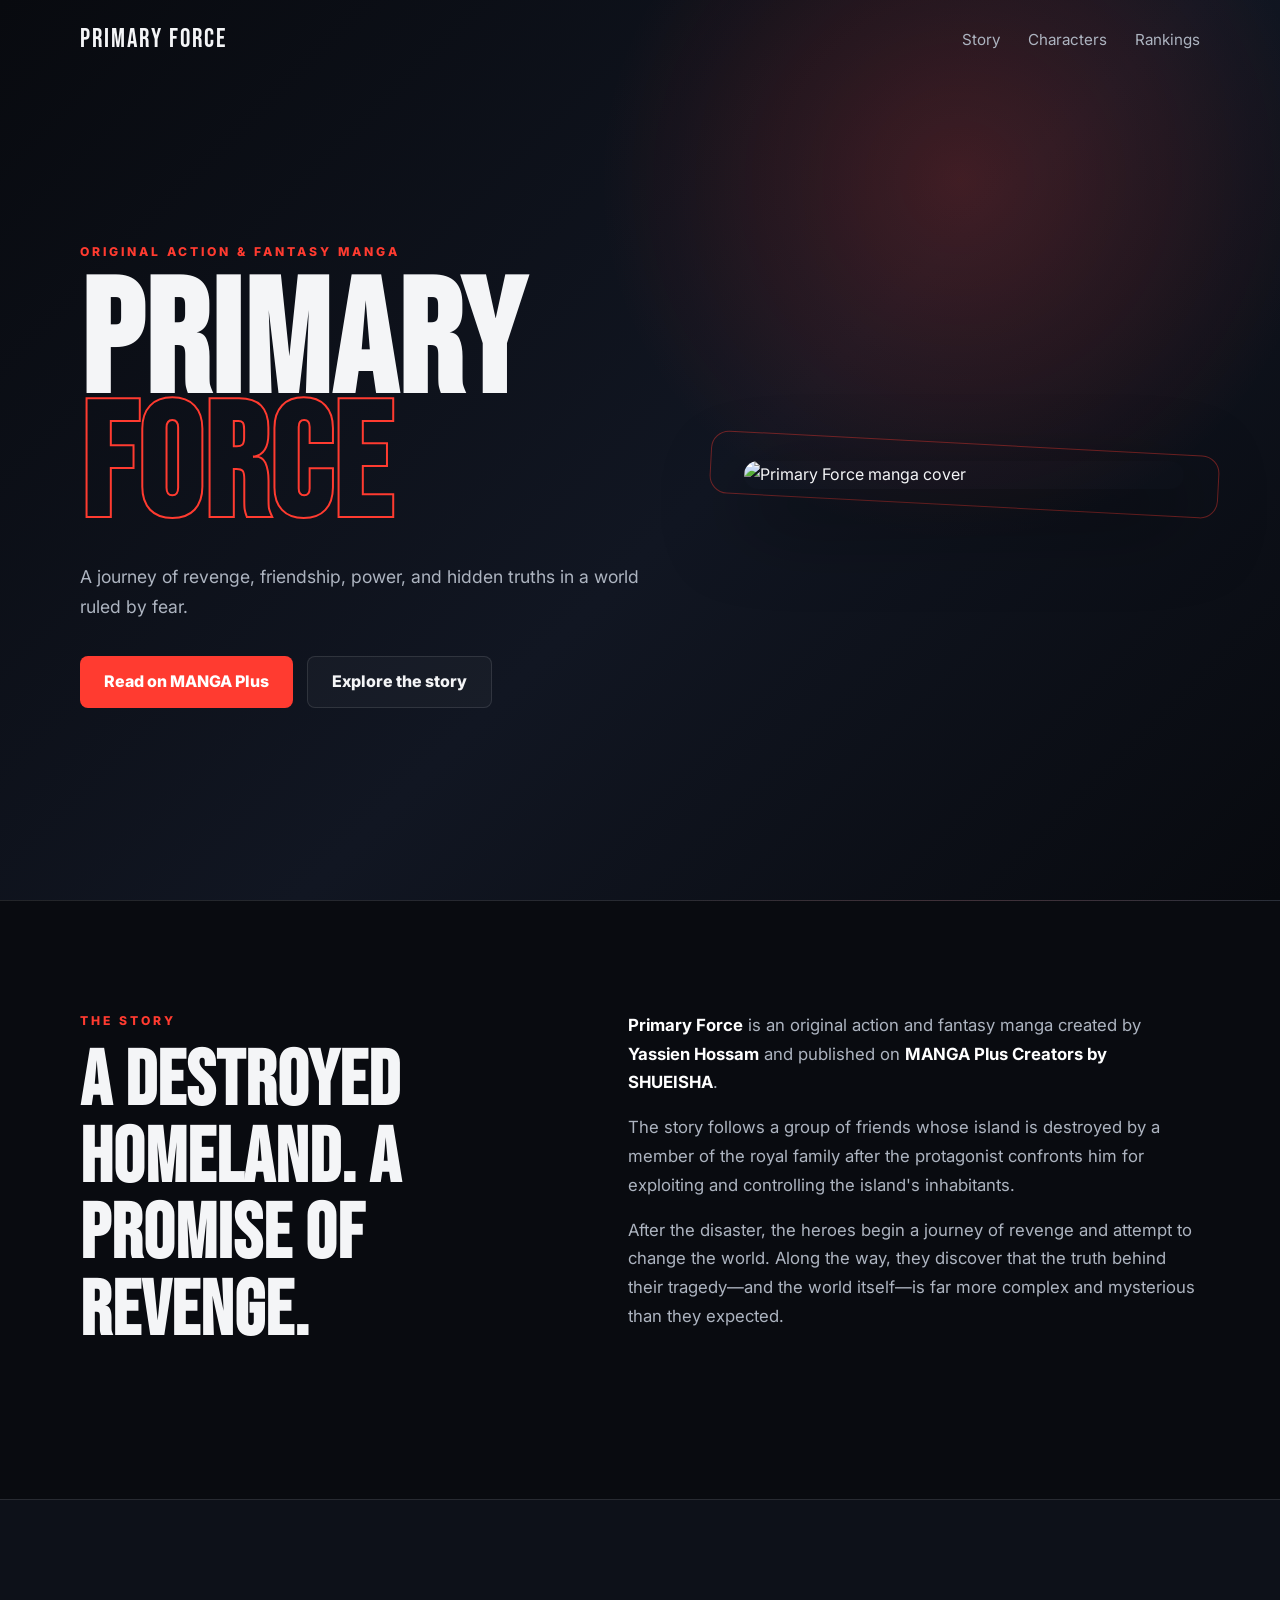
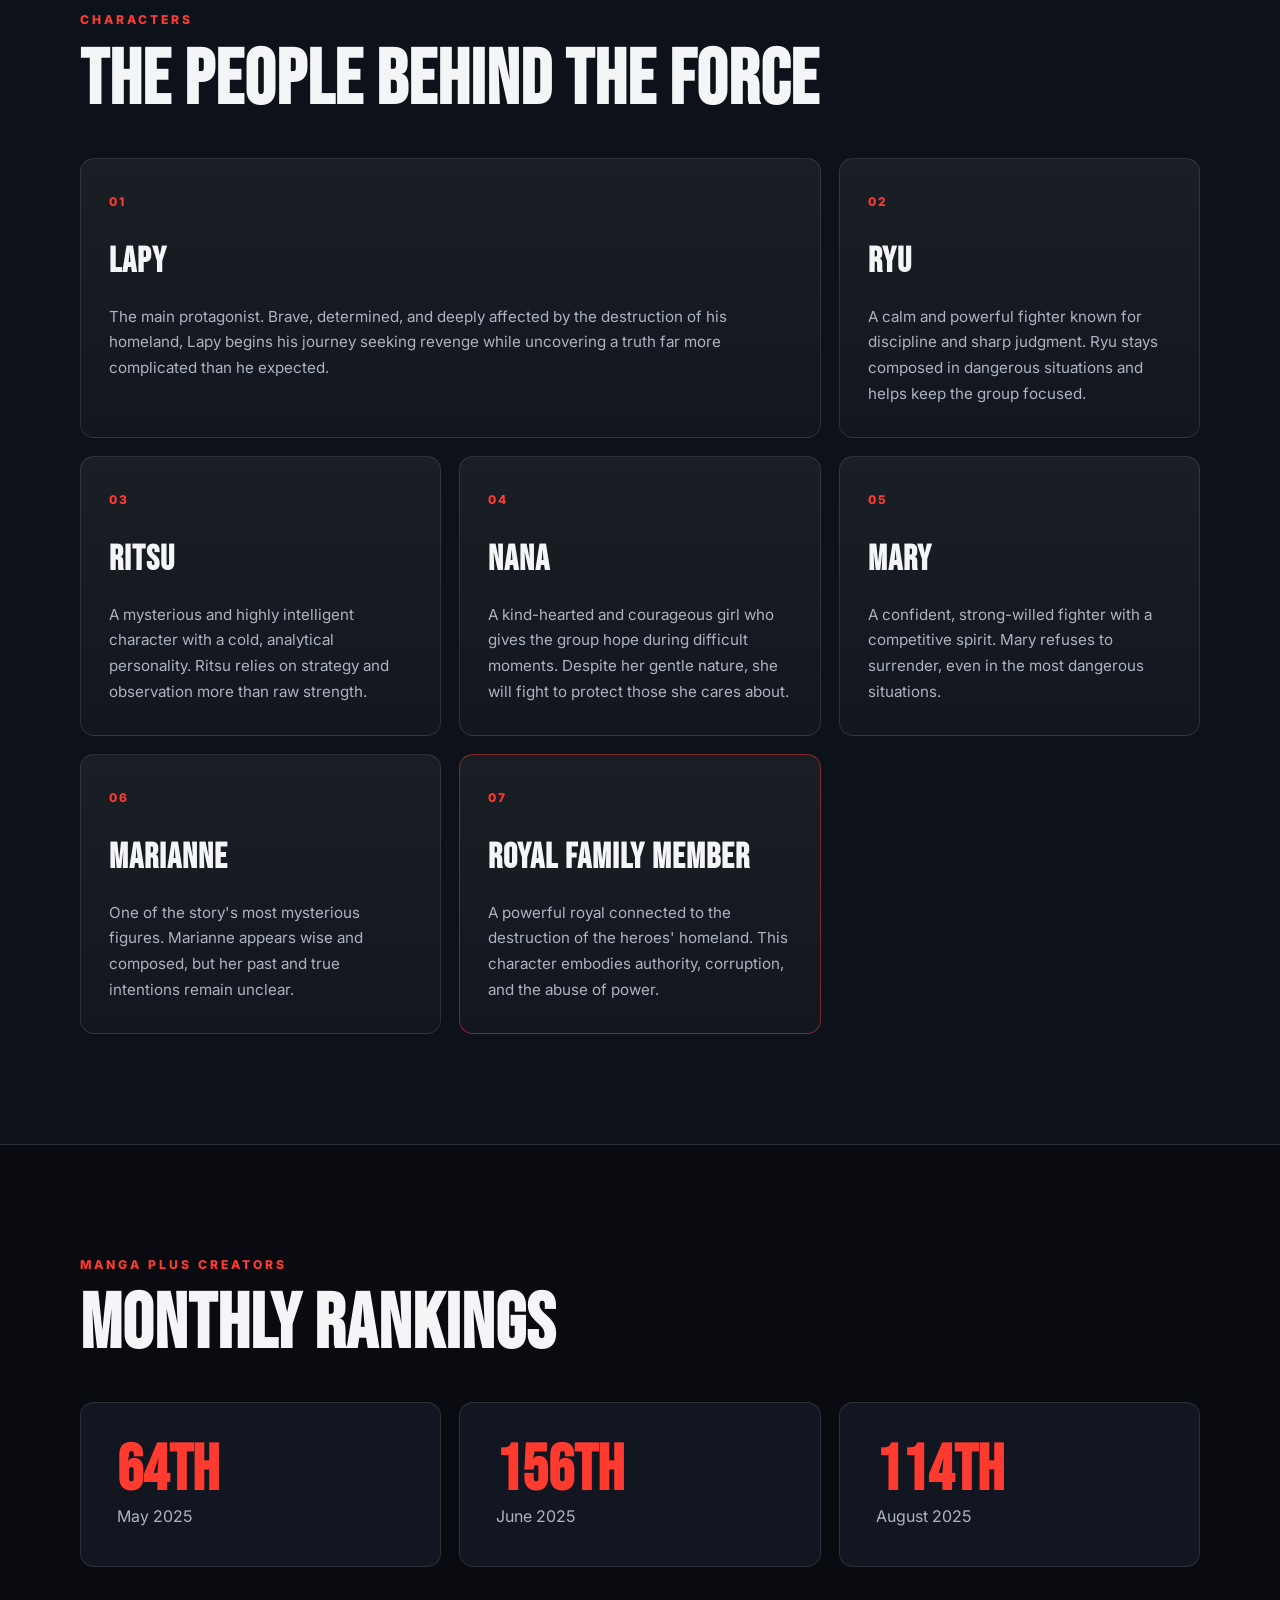
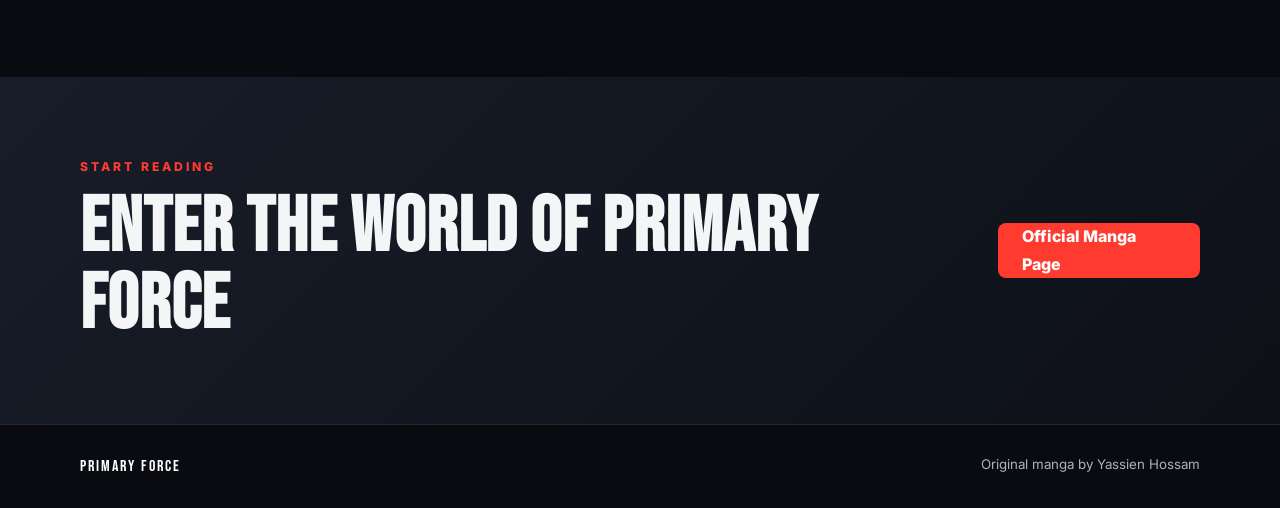
==== index.html @ fb76a871 "Add files via upload" ====
<!DOCTYPE html>
<html lang="en">
<head>
  <meta charset="UTF-8" />
  <meta name="viewport" content="width=device-width, initial-scale=1.0" />
  <title>Primary Force Manga — Story, Characters & Where to Read</title>
  <meta name="description" content="Discover Primary Force, an original action-fantasy manga by Yassien Hossam, published on MANGA Plus Creators by SHUEISHA. Explore its story, characters, rankings, and official reading link." />
  <meta name="keywords" content="Primary Force, Primary Force manga, Yassien Hossam, MANGA Plus Creators, SHUEISHA, action manga, fantasy manga" />
  <meta name="author" content="Primary Force" />
  <meta property="og:title" content="Primary Force Manga" />
  <meta property="og:description" content="An original action-fantasy manga by Yassien Hossam." />
  <meta property="og:type" content="website" />
  <meta property="og:image" content="primary-force-cover.jpg" />
  <meta name="twitter:card" content="summary_large_image" />
  <link rel="icon" href="primary-force-cover.jpg" />
  <link rel="stylesheet" href="styles.css" />
  <script type="application/ld+json">
  {
    "@context": "https://schema.org",
    "@type": "CreativeWorkSeries",
    "name": "Primary Force",
    "alternateName": "Primary Force Manga",
    "genre": ["Action", "Fantasy"],
    "creator": {
      "@type": "Person",
      "name": "Yassien Hossam"
    },
    "publisher": {
      "@type": "Organization",
      "name": "MANGA Plus Creators by SHUEISHA"
    },
    "description": "An original action-fantasy manga about a group of friends whose island is destroyed by a member of the royal family."
  }
  </script>
</head>
<body>
  <header class="hero">
    <nav class="nav container">
      <a class="brand" href="#top">PRIMARY FORCE</a>
      <div class="nav-links">
        <a href="#story">Story</a>
        <a href="#characters">Characters</a>
        <a href="#rankings">Rankings</a>
      </div>
    </nav>

    <div class="hero-grid container" id="top">
      <div class="hero-copy">
        <p class="eyebrow">ORIGINAL ACTION & FANTASY MANGA</p>
        <h1>PRIMARY<br><span>FORCE</span></h1>
        <p class="lead">
          A journey of revenge, friendship, power, and hidden truths in a world ruled by fear.
        </p>
        <div class="actions">
          <a class="btn primary" href="https://mangaplus-creators.jp/titles/s72505021355022760026965448" target="_blank" rel="noopener noreferrer">Read on MANGA Plus</a>
          <a class="btn secondary" href="#story">Explore the story</a>
        </div>
      </div>
      <div class="cover-wrap">
        <img src="primary-force-cover.jpg" alt="Primary Force manga cover" class="cover" />
      </div>
    </div>
  </header>

  <main>
    <section class="section container intro" id="story">
      <div>
        <p class="section-kicker">THE STORY</p>
        <h2>A destroyed homeland. A promise of revenge.</h2>
      </div>
      <div class="story-text">
        <p>
          <strong>Primary Force</strong> is an original action and fantasy manga created by
          <strong>Yassien Hossam</strong> and published on
          <strong>MANGA Plus Creators by SHUEISHA</strong>.
        </p>
        <p>
          The story follows a group of friends whose island is destroyed by a member of the
          royal family after the protagonist confronts him for exploiting and controlling the
          island's inhabitants.
        </p>
        <p>
          After the disaster, the heroes begin a journey of revenge and attempt to change the
          world. Along the way, they discover that the truth behind their tragedy—and the world
          itself—is far more complex and mysterious than they expected.
        </p>
      </div>
    </section>

    <section class="section dark" id="characters">
      <div class="container">
        <p class="section-kicker">CHARACTERS</p>
        <h2>The people behind the force</h2>

        <div class="character-grid">
          <article class="card featured">
            <span class="number">01</span>
            <h3>Lapy</h3>
            <p>The main protagonist. Brave, determined, and deeply affected by the destruction of his homeland, Lapy begins his journey seeking revenge while uncovering a truth far more complicated than he expected.</p>
          </article>

          <article class="card">
            <span class="number">02</span>
            <h3>Ryu</h3>
            <p>A calm and powerful fighter known for discipline and sharp judgment. Ryu stays composed in dangerous situations and helps keep the group focused.</p>
          </article>

          <article class="card">
            <span class="number">03</span>
            <h3>Ritsu</h3>
            <p>A mysterious and highly intelligent character with a cold, analytical personality. Ritsu relies on strategy and observation more than raw strength.</p>
          </article>

          <article class="card">
            <span class="number">04</span>
            <h3>Nana</h3>
            <p>A kind-hearted and courageous girl who gives the group hope during difficult moments. Despite her gentle nature, she will fight to protect those she cares about.</p>
          </article>

          <article class="card">
            <span class="number">05</span>
            <h3>Mary</h3>
            <p>A confident, strong-willed fighter with a competitive spirit. Mary refuses to surrender, even in the most dangerous situations.</p>
          </article>

          <article class="card">
            <span class="number">06</span>
            <h3>Marianne</h3>
            <p>One of the story's most mysterious figures. Marianne appears wise and composed, but her past and true intentions remain unclear.</p>
          </article>

          <article class="card villain">
            <span class="number">07</span>
            <h3>Royal Family Member</h3>
            <p>A powerful royal connected to the destruction of the heroes' homeland. This character embodies authority, corruption, and the abuse of power.</p>
          </article>
        </div>
      </div>
    </section>

    <section class="section container" id="rankings">
      <p class="section-kicker">MANGA PLUS CREATORS</p>
      <h2>Monthly rankings</h2>
      <div class="ranking-grid">
        <div class="ranking"><strong>64th</strong><span>May 2025</span></div>
        <div class="ranking"><strong>156th</strong><span>June 2025</span></div>
        <div class="ranking"><strong>114th</strong><span>August 2025</span></div>
      </div>
    </section>

    <section class="cta">
      <div class="container cta-inner">
        <div>
          <p class="section-kicker">START READING</p>
          <h2>Enter the world of Primary Force</h2>
        </div>
        <a class="btn primary" href="https://mangaplus-creators.jp/titles/s72505021355022760026965448" target="_blank" rel="noopener noreferrer">Official Manga Page</a>
      </div>
    </section>
  </main>

  <footer>
    <div class="container footer-inner">
      <span>PRIMARY FORCE</span>
      <small>Original manga by Yassien Hossam</small>
    </div>
  </footer>
</body>
</html>
---- styles.css ----
@import url('https://fonts.googleapis.com/css2?family=Bebas+Neue&family=Inter:wght@400;500;600;700;800&display=swap');

:root {
  --bg: #090b10;
  --panel: #121620;
  --text: #f4f5f7;
  --muted: #adb4c0;
  --accent: #ff3b30;
  --line: rgba(255,255,255,.11);
  --white: #ffffff;
}

* { box-sizing: border-box; }
html { scroll-behavior: smooth; }
body {
  margin: 0;
  background: var(--bg);
  color: var(--text);
  font-family: Inter, Arial, sans-serif;
  line-height: 1.7;
}
a { color: inherit; text-decoration: none; }
img { max-width: 100%; display: block; }
.container { width: min(1120px, calc(100% - 38px)); margin: 0 auto; }

.hero {
  min-height: 100vh;
  background:
    radial-gradient(circle at 75% 20%, rgba(255,59,48,.20), transparent 30%),
    linear-gradient(135deg, #080a0f 0%, #111622 55%, #080a0f 100%);
  border-bottom: 1px solid var(--line);
}
.nav {
  height: 80px;
  display: flex;
  align-items: center;
  justify-content: space-between;
}
.brand {
  font-family: "Bebas Neue", sans-serif;
  letter-spacing: 2px;
  font-size: 1.6rem;
}
.nav-links { display: flex; gap: 28px; color: var(--muted); font-size: .95rem; }
.nav-links a:hover { color: var(--white); }

.hero-grid {
  min-height: calc(100vh - 80px);
  display: grid;
  grid-template-columns: 1.1fr .9fr;
  align-items: center;
  gap: 70px;
  padding: 55px 0 85px;
}
.eyebrow, .section-kicker {
  color: var(--accent);
  font-size: .76rem;
  letter-spacing: 3px;
  font-weight: 800;
}
h1, h2, h3, p { margin-top: 0; }
h1 {
  font-family: "Bebas Neue", sans-serif;
  font-size: clamp(5rem, 13vw, 10rem);
  line-height: .78;
  letter-spacing: 2px;
  margin: 20px 0 30px;
}
h1 span { color: transparent; -webkit-text-stroke: 2px var(--accent); }
.lead { color: var(--muted); font-size: 1.1rem; max-width: 570px; }
.actions { display: flex; flex-wrap: wrap; gap: 14px; margin-top: 34px; }
.btn {
  display: inline-flex;
  align-items: center;
  justify-content: center;
  min-height: 52px;
  padding: 0 24px;
  border-radius: 8px;
  font-weight: 800;
  transition: .2s ease;
}
.btn:hover { transform: translateY(-2px); }
.btn.primary { background: var(--accent); color: white; }
.btn.secondary { border: 1px solid var(--line); background: rgba(255,255,255,.03); }

.cover-wrap { position: relative; }
.cover-wrap::before {
  content: "";
  position: absolute;
  inset: -18px;
  border: 1px solid rgba(255,59,48,.4);
  border-radius: 18px;
  transform: rotate(3deg);
}
.cover {
  width: min(100%, 440px);
  margin: 0 auto;
  border-radius: 14px;
  position: relative;
  box-shadow: 0 28px 80px rgba(0,0,0,.55);
}

.section { padding: 110px 0; }
.intro {
  display: grid;
  grid-template-columns: .9fr 1.1fr;
  gap: 80px;
  align-items: start;
}
h2 {
  font-family: "Bebas Neue", sans-serif;
  letter-spacing: 1px;
  font-size: clamp(2.8rem, 6vw, 5.2rem);
  line-height: 1;
  margin-bottom: 38px;
}
.story-text { color: var(--muted); font-size: 1.05rem; }
.story-text strong { color: var(--white); }

.dark { background: #0d1119; border-block: 1px solid var(--line); }
.character-grid {
  display: grid;
  grid-template-columns: repeat(3, 1fr);
  gap: 18px;
}
.card {
  min-height: 280px;
  padding: 28px;
  background: linear-gradient(180deg, rgba(255,255,255,.055), rgba(255,255,255,.025));
  border: 1px solid var(--line);
  border-radius: 14px;
}
.card.featured { grid-column: span 2; }
.card.villain { border-color: rgba(255,59,48,.45); }
.number { color: var(--accent); font-size: .75rem; font-weight: 800; letter-spacing: 2px; }
.card h3 {
  font-family: "Bebas Neue", sans-serif;
  font-size: 2.2rem;
  letter-spacing: 1px;
  margin: 18px 0 12px;
}
.card p { color: var(--muted); margin-bottom: 0; font-size: .95rem; }

.ranking-grid { display: grid; grid-template-columns: repeat(3, 1fr); gap: 18px; }
.ranking {
  padding: 36px;
  border-radius: 14px;
  border: 1px solid var(--line);
  background: var(--panel);
}
.ranking strong {
  display: block;
  font-family: "Bebas Neue", sans-serif;
  color: var(--accent);
  font-size: 4rem;
  line-height: 1;
}
.ranking span { color: var(--muted); }

.cta { padding: 80px 0; background: linear-gradient(135deg, #171d29, #0d1017); }
.cta-inner { display: flex; align-items: center; justify-content: space-between; gap: 30px; }
.cta h2 { margin-bottom: 0; }

footer { border-top: 1px solid var(--line); padding: 28px 0; }
.footer-inner { display: flex; justify-content: space-between; gap: 20px; color: var(--muted); }
.footer-inner span { font-family: "Bebas Neue", sans-serif; color: white; letter-spacing: 2px; }

@media (max-width: 820px) {
  .nav-links { display: none; }
  .hero-grid, .intro { grid-template-columns: 1fr; }
  .hero-grid { gap: 45px; }
  .cover { width: min(85%, 390px); }
  .character-grid { grid-template-columns: 1fr; }
  .card.featured { grid-column: auto; }
  .ranking-grid { grid-template-columns: 1fr; }
  .cta-inner { align-items: flex-start; flex-direction: column; }
  .footer-inner { flex-direction: column; }
}

@media (max-width: 480px) {
  .section { padding: 82px 0; }
  h1 { font-size: 5.5rem; }
  .btn { width: 100%; }
}
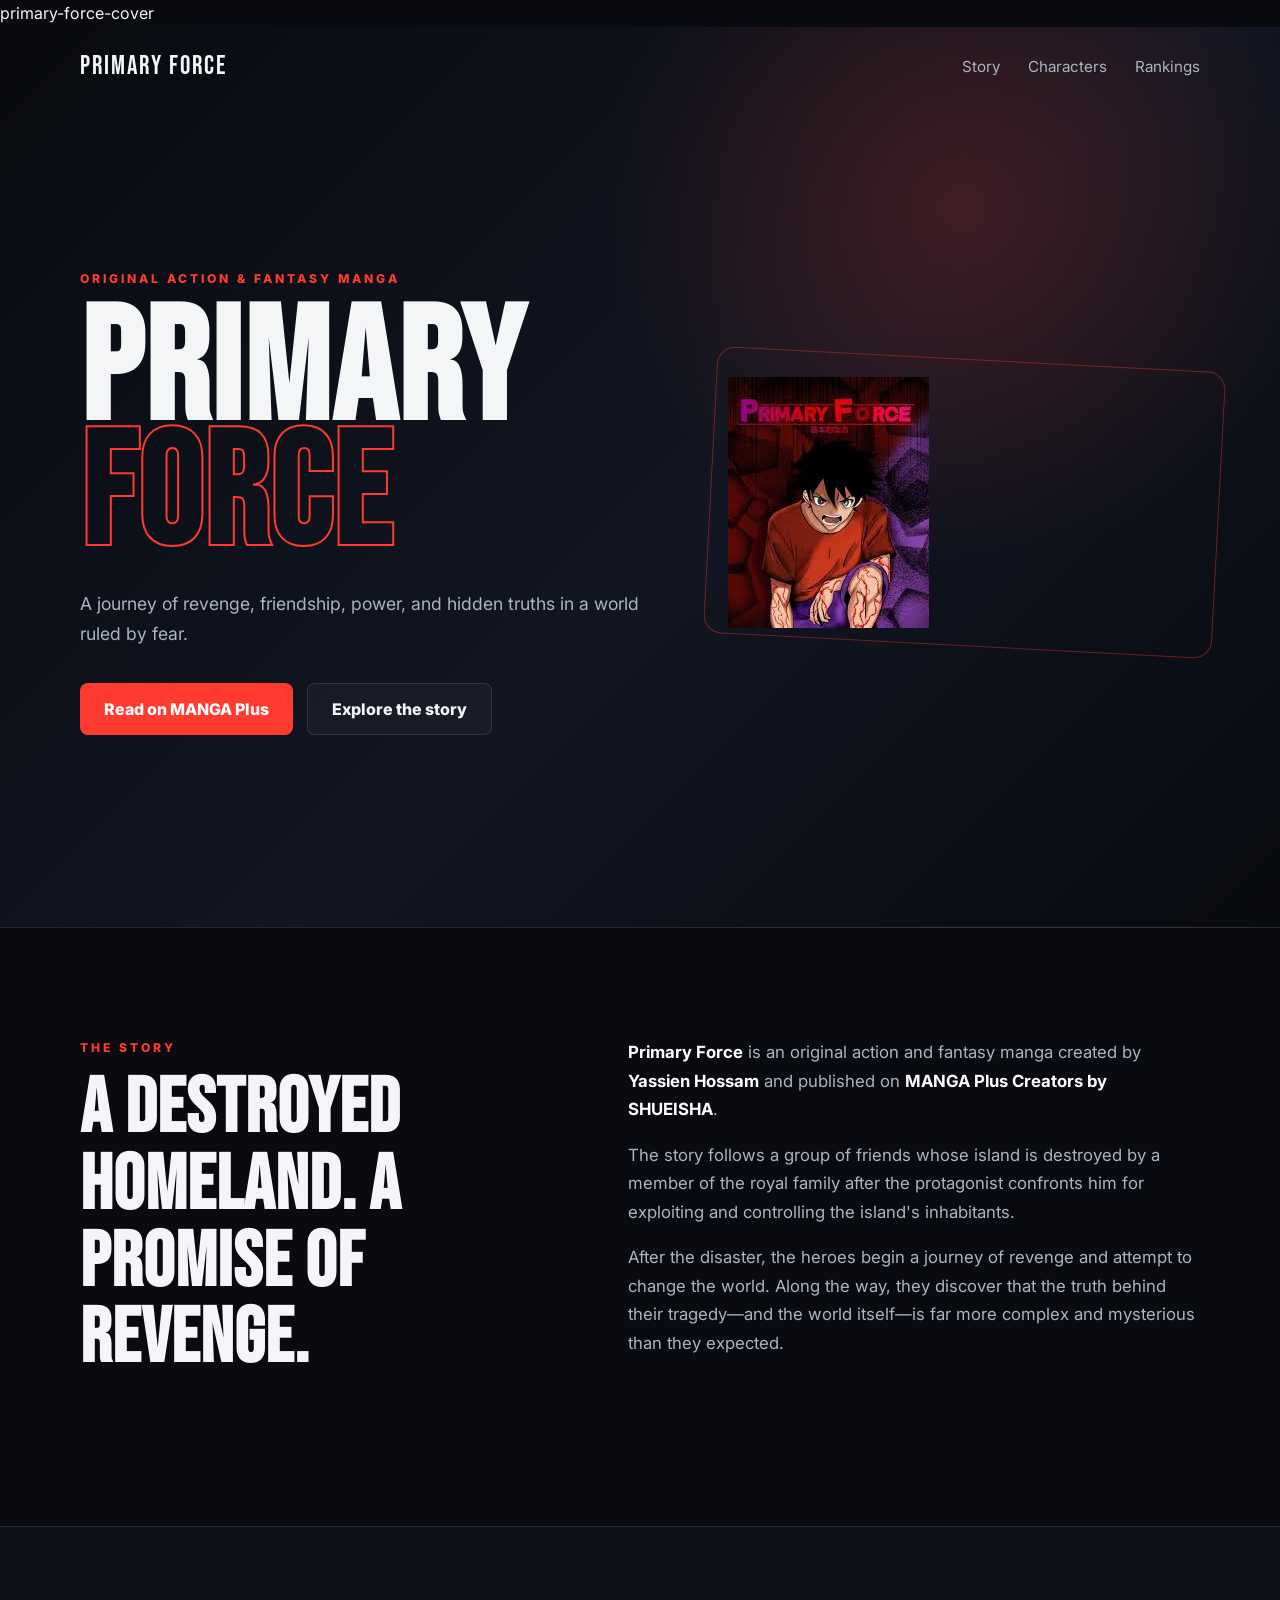
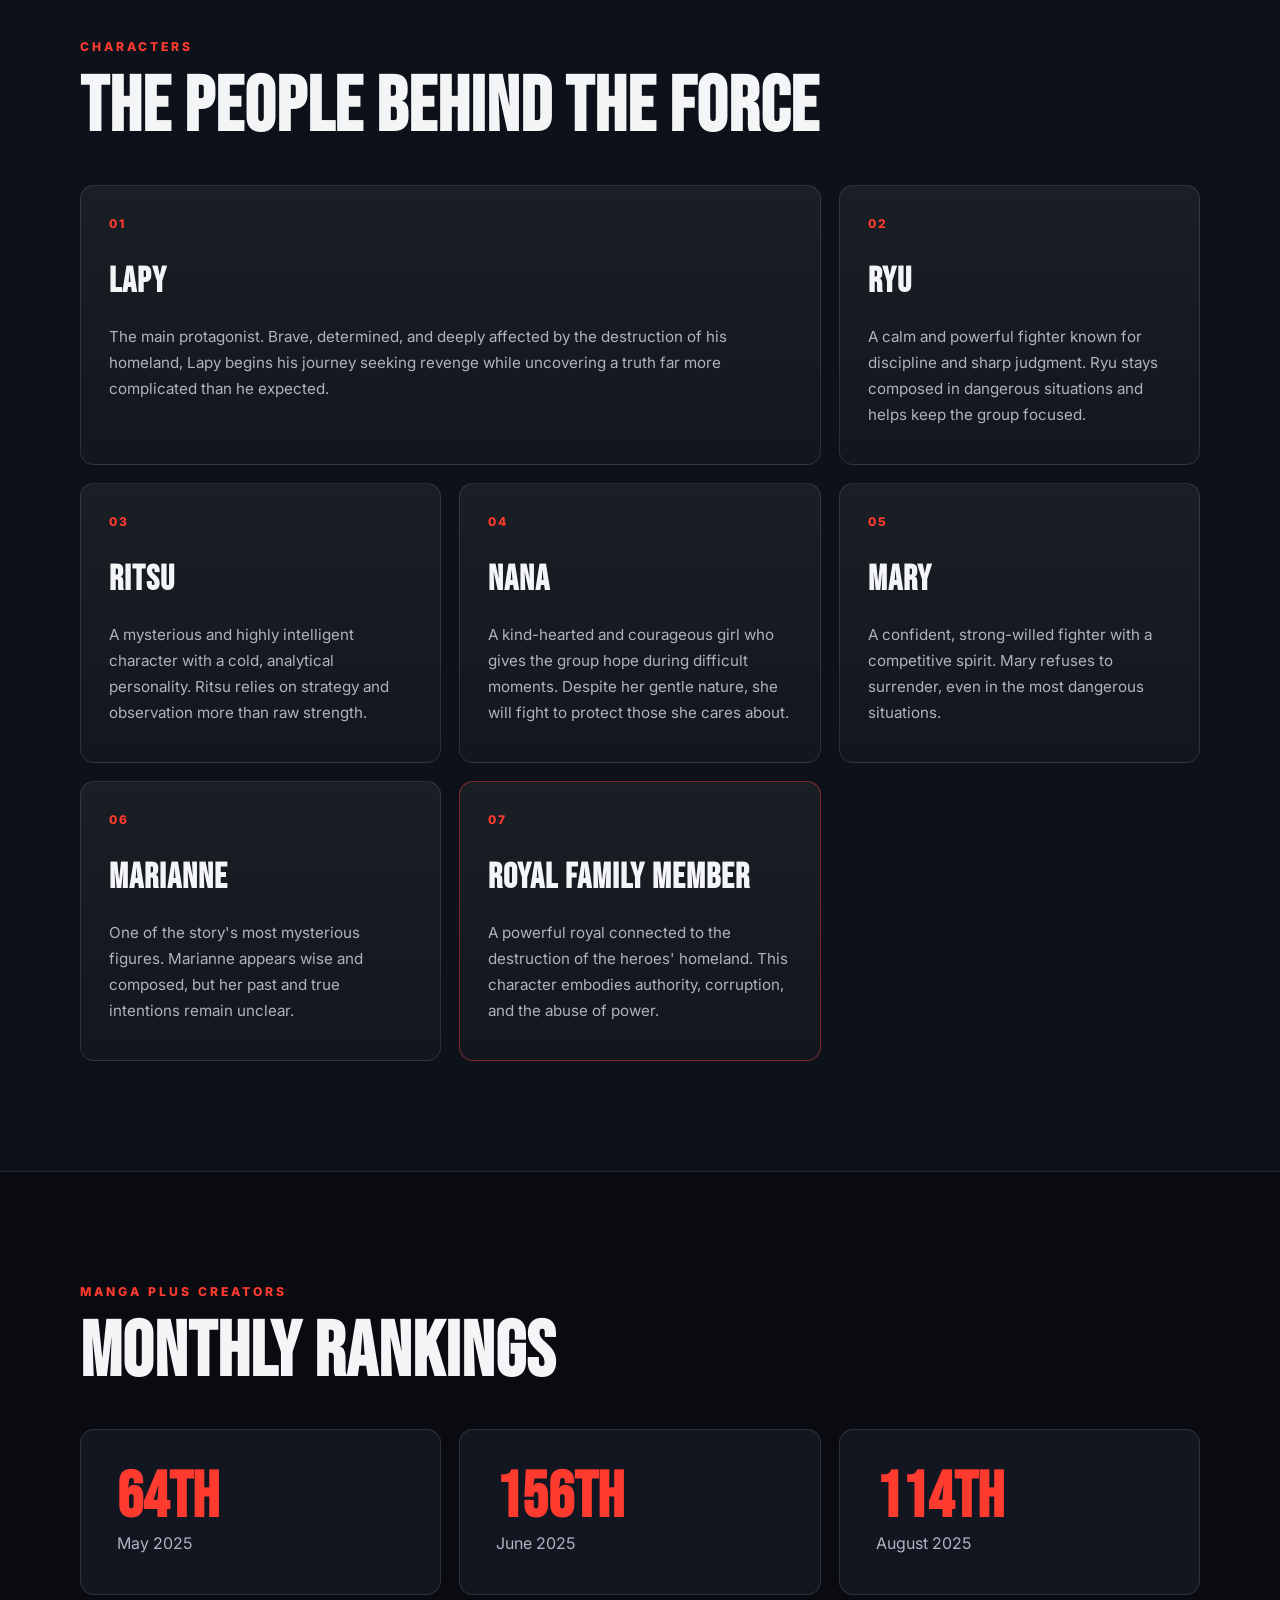
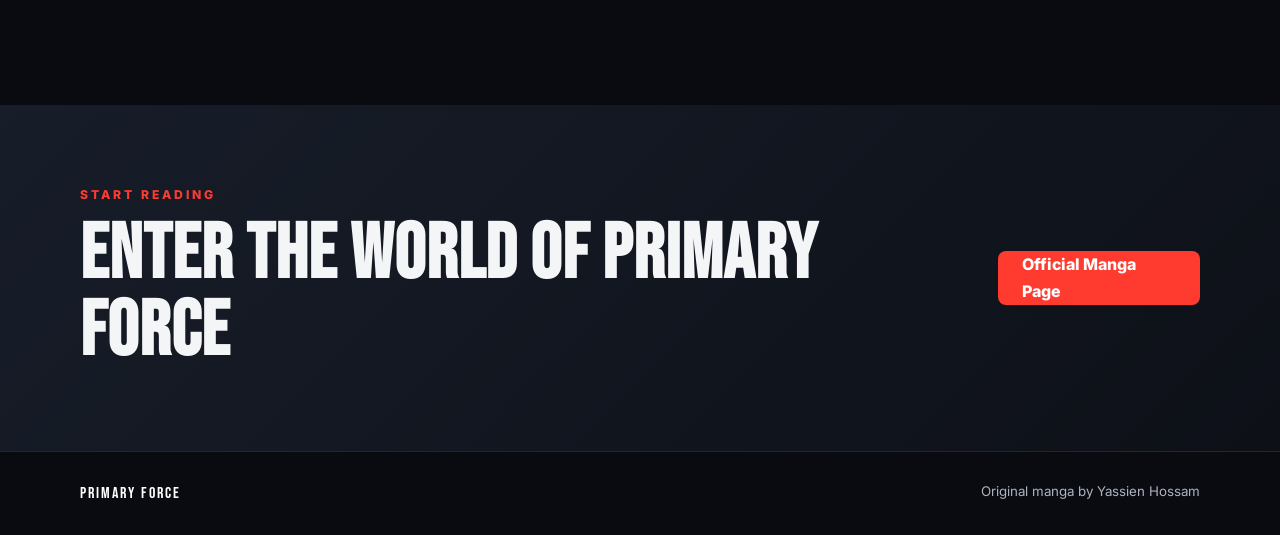
==== commit 01482306: "Update index.html" ====
--- a/index.html
+++ b/index.html
@@ -1,3 +1,4 @@
+primary-force-cover
 <!DOCTYPE html>
 <html lang="en">
 <head>
@@ -10,9 +11,9 @@
   <meta property="og:title" content="Primary Force Manga" />
   <meta property="og:description" content="An original action-fantasy manga by Yassien Hossam." />
   <meta property="og:type" content="website" />
-  <meta property="og:image" content="primary-force-cover.jpg" />
+  <meta property="og:image" content="images.jpeg">
   <meta name="twitter:card" content="summary_large_image" />
-  <link rel="icon" href="primary-force-cover.jpg" />
+  <link rel="icon" href="images.jpeg">
   <link rel="stylesheet" href="styles.css" />
   <script type="application/ld+json">
   {
@@ -57,7 +58,7 @@
         </div>
       </div>
       <div class="cover-wrap">
-        <img src="primary-force-cover.jpg" alt="Primary Force manga cover" class="cover" />
+        <img src="images.jpeg"
       </div>
     </div>
   </header>
